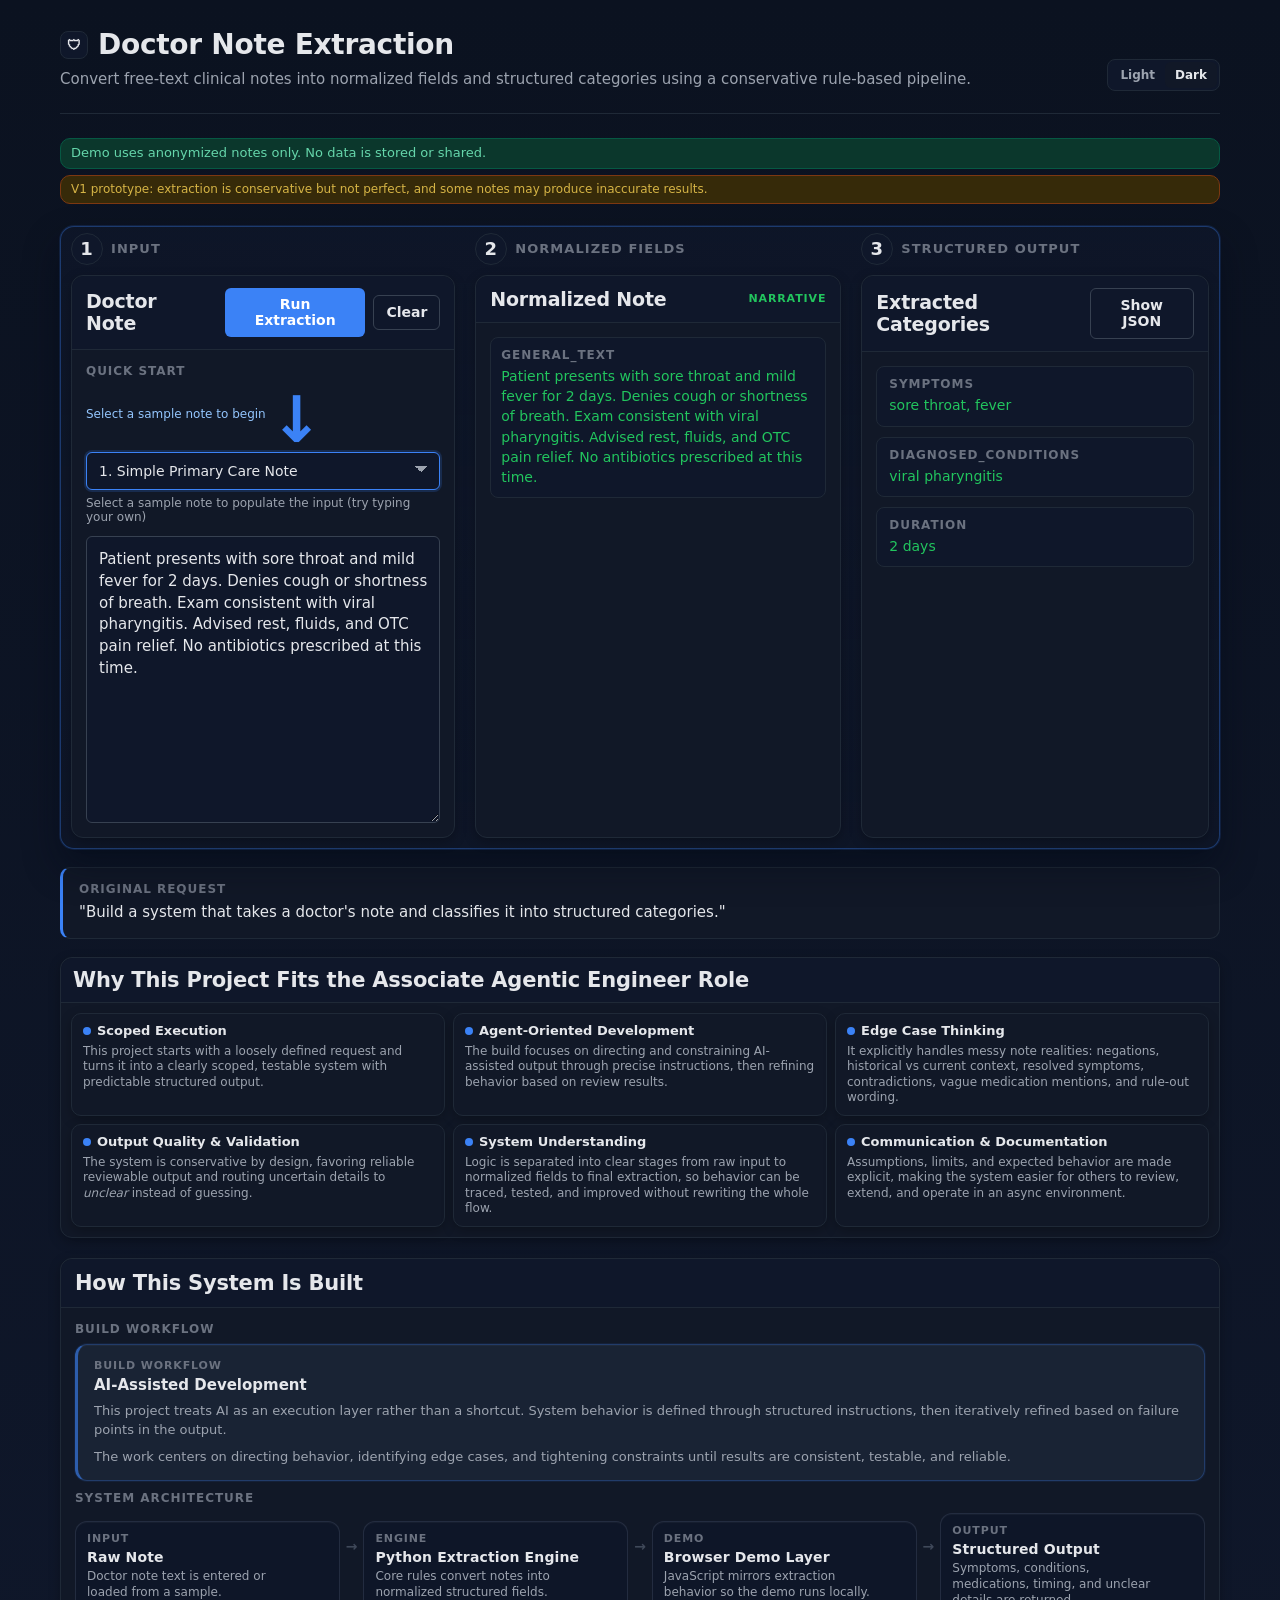
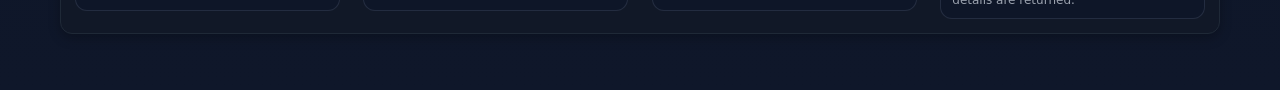
==== website_portfolio/index.html @ d304a7ee "Update quick start hint text for clarity" ====
<!DOCTYPE html>
<html lang="en">
  <head>
    <meta charset="UTF-8" />
    <meta name="viewport" content="width=device-width, initial-scale=1.0" />
    <title>Doctor Note Extraction</title>
    <meta
      name="description"
      content="Professional doctor note extraction interface with input, normalized fields, and structured output."
    />
    <link rel="stylesheet" href="styles.css" />
  </head>
  <body>
    <div class="app">
      <header class="topbar">
        <div class="topbar-main">
          <h1><span class="title-icon" aria-hidden="true">&#128737;</span>Doctor Note Extraction</h1>
          <p>
            Convert free-text clinical notes into normalized fields and structured categories using a conservative
            rule-based pipeline.
          </p>
        </div>
        <div class="topbar-side">
          <div class="theme-toggle" role="group" aria-label="Theme">
            <button class="theme-btn" id="theme-light" type="button">Light</button>
            <button class="theme-btn is-active" id="theme-dark" type="button">Dark</button>
          </div>
        </div>
      </header>

      <main class="content">
        <section class="top-notifications pre-demo-notices" aria-label="Demo notices">
          <section class="privacy-note privacy-info">
            Demo uses anonymized notes only. No data is stored or shared.
          </section>
          <section class="privacy-note v1-warning">
            V1 prototype: extraction is conservative but not perfect, and some notes may produce inaccurate results.
          </section>
        </section>

        <section class="main-grid pipeline-grid" id="demo">
          <section class="column">
            <div class="section-head"><span class="step-badge">1</span>Input</div>
            <div class="section-body panel-card">
              <div class="panel-header">
                <h2>Doctor Note</h2>
                <div class="panel-actions">
                  <button class="button button-primary" id="run-extraction" type="button">Run Extraction</button>
                  <button class="button button-ghost" id="clear-note" type="button">Clear</button>
                </div>
              </div>
              <div class="quick-start">
                <div class="quick-start-row">
                  <div class="quick-start-label">Quick Start</div>
                </div>
                <div class="start-here-hint is-active" id="start-here-hint">
                  Select a sample note to begin <span class="start-here-arrow">&darr;</span>
                </div>
                <div class="sample-buttons" id="sample-buttons"></div>
                <div class="quick-start-hint">Select a sample note to populate the input (try typing your own)</div>
              </div>
              <label class="sr-only" for="note-input">Doctor note</label>
              <textarea id="note-input" class="editable-input" rows="12" spellcheck="false"></textarea>
            </div>
          </section>

          <section class="column">
            <div class="section-head"><span class="step-badge">2</span>Normalized Fields</div>
            <div class="section-body panel-card">
              <div class="panel-header">
                <h2>Normalized Note</h2>
                <div id="note-style-badge" class="note-style"></div>
              </div>
              <div id="normalized-output" class="normalized-output"></div>
            </div>
          </section>

          <section class="column">
            <div class="section-head"><span class="step-badge">3</span>Structured Output</div>
            <div class="section-body panel-card">
              <div class="panel-header">
                <h2>Extracted Categories</h2>
                <button class="button button-ghost" id="toggle-json" type="button">Show JSON</button>
              </div>
              <div id="structured-output" class="structured-output"></div>
              <pre id="json-output" class="code-block hidden"></pre>
            </div>
          </section>
        </section>

        <section class="request-line" id="request">
          <span class="label">Original Request</span>
          <span class="request-text">"Build a system that takes a doctor's note and classifies it into structured categories."</span>
        </section>

        <section class="explanation-section fit-section">
          <div class="section-body panel-card explanation-card">
            <div class="panel-header">
              <h2>Why This Project Fits the Associate Agentic Engineer Role</h2>
            </div>
            <div id="system-explanation" class="explanation-output summary-grid">
              <article class="summary-item">
                <h3><span class="summary-marker" aria-hidden="true"></span>Scoped Execution</h3>
                <p>
                  This project starts with a loosely defined request and turns it into a clearly scoped, testable
                  system with predictable structured output.
                </p>
              </article>
              <article class="summary-item">
                <h3><span class="summary-marker" aria-hidden="true"></span>Agent-Oriented Development</h3>
                <p>
                  The build focuses on directing and constraining AI-assisted output through precise instructions, then
                  refining behavior based on review results.
                </p>
              </article>
              <article class="summary-item">
                <h3><span class="summary-marker" aria-hidden="true"></span>Edge Case Thinking</h3>
                <p>
                  It explicitly handles messy note realities: negations, historical vs current context, resolved
                  symptoms, contradictions, vague medication mentions, and rule-out wording.
                </p>
              </article>
              <article class="summary-item">
                <h3><span class="summary-marker" aria-hidden="true"></span>Output Quality &amp; Validation</h3>
                <p>
                  The system is conservative by design, favoring reliable reviewable output and routing uncertain
                  details to <em>unclear</em> instead of guessing.
                </p>
              </article>
              <article class="summary-item">
                <h3><span class="summary-marker" aria-hidden="true"></span>System Understanding</h3>
                <p>
                  Logic is separated into clear stages from raw input to normalized fields to final extraction, so
                  behavior can be traced, tested, and improved without rewriting the whole flow.
                </p>
              </article>
              <article class="summary-item">
                <h3><span class="summary-marker" aria-hidden="true"></span>Communication &amp; Documentation</h3>
                <p>
                  Assumptions, limits, and expected behavior are made explicit, making the system easier for others to
                  review, extend, and operate in an async environment.
                </p>
              </article>
            </div>
          </div>
        </section>

        <section class="explanation-section">
          <div class="section-body panel-card explanation-card build-card">
            <div class="panel-header">
              <h2>How This System Is Built</h2>
            </div>
            <div class="build-subhead">Build Workflow</div>
            <article class="build-workflow-card">
              <div class="arch-eyebrow">Build Workflow</div>
              <h3>AI-Assisted Development</h3>
              <p>
                This project treats AI as an execution layer rather than a shortcut. System behavior is defined through
                structured instructions, then iteratively refined based on failure points in the output.
              </p>
              <p>
                The work centers on directing behavior, identifying edge cases, and tightening constraints until
                results are consistent, testable, and reliable.
              </p>
            </article>

            <div class="build-subhead architecture-subhead">System Architecture</div>
            <div class="architecture-diagram">
              <div class="arch-main-row">
                <article class="arch-block">
                  <div class="arch-eyebrow">Input</div>
                  <h3>Raw Note</h3>
                  <p>Doctor note text is entered or loaded from a sample.</p>
                </article>
                <div class="arch-arrow" aria-hidden="true">&rarr;</div>
                <article class="arch-block">
                  <div class="arch-eyebrow">Engine</div>
                  <h3>Python Extraction Engine</h3>
                  <p>Core rules convert notes into normalized structured fields.</p>
                </article>
                <div class="arch-arrow" aria-hidden="true">&rarr;</div>
                <article class="arch-block">
                  <div class="arch-eyebrow">Demo</div>
                  <h3>Browser Demo Layer</h3>
                  <p>JavaScript mirrors extraction behavior so the demo runs locally.</p>
                </article>
                <div class="arch-arrow" aria-hidden="true">&rarr;</div>
                <article class="arch-block">
                  <div class="arch-eyebrow">Output</div>
                  <h3>Structured Output</h3>
                  <p>Symptoms, conditions, medications, timing, and unclear details are returned.</p>
                </article>
              </div>
            </div>
          </div>
        </section>
      </main>
    </div>

    <script src="script.js"></script>
  </body>
</html>
---- website_portfolio/styles.css ----
:root {
  --bg: #0b1220;
  --bg-alt: #0f172a;
  --surface: #111827;
  --surface-alt: #0f172a;
  --text: #e5e7eb;
  --text-secondary: #9ca3af;
  --label: #6b7280;
  --empty: #4b5563;
  --accent: #3b82f6;
  --accent-hover: #2563eb;
  --generated: #22c55e;
  --warning: #f59e0b;
  --border: #1f2937;
  --divider: #1e293b;
  --input-border: #374151;
  --info-bg: #0b3b2e;
  --info-border: #065f46;
  --info-text: #6ee7b7;
  --warn-bg: #3f2f05;
  --warn-border: #92400e;
  --warn-text: #fcd34d;
  --shadow: 0 4px 12px rgba(0, 0, 0, 0.25);
}

body.theme-light {
  --bg: #f8fafc;
  --bg-alt: #f3f6fa;
  --surface: #ffffff;
  --surface-alt: #f8fafc;
  --text: #0f172a;
  --text-secondary: #475569;
  --label: #334155;
  --empty: #94a3b8;
  --accent: #2563eb;
  --accent-hover: #1d4ed8;
  --generated: #2563eb;
  --warning: #b45309;
  --border: #dde6f0;
  --divider: #e2e8f0;
  --input-border: #cbd5e1;
  --info-bg: #f8fbff;
  --info-border: #dbe7f5;
  --info-text: #46638a;
  --warn-bg: #fffdf5;
  --warn-border: #ebe3bf;
  --warn-text: #7a6531;
  --shadow: 0 8px 24px rgba(15, 23, 42, 0.04);
}

* {
  box-sizing: border-box;
}

body {
  margin: 0;
  font-family: Inter, system-ui, -apple-system, "Segoe UI", Roboto, Arial, sans-serif;
  background: linear-gradient(180deg, var(--bg) 0%, var(--bg-alt) 100%);
  color: var(--text);
  transition: all 0.15s ease;
}

.app {
  width: min(100% - 48px, 1160px);
  margin: 28px auto 56px;
}

.top-notifications {
  display: grid;
  gap: 8px;
  margin-bottom: 0;
}

.pre-demo-notices {
  gap: 6px;
  margin-bottom: 2px;
}

.pre-demo-notices .privacy-note {
  padding: 6px 10px;
  font-size: 13px;
  line-height: 1.3;
}

.pre-demo-notices .v1-warning {
  font-size: 12px;
  line-height: 1.25;
  opacity: 0.84;
}

.topbar {
  display: flex;
  align-items: flex-end;
  justify-content: space-between;
  gap: 24px;
  padding: 0 0 22px;
  border-bottom: 1px solid var(--border);
}

.topbar-main h1 {
  margin: 0;
  font-size: 28px;
  font-weight: 600;
  letter-spacing: -0.01em;
  color: var(--text);
  display: flex;
  align-items: center;
  gap: 10px;
}

.title-icon {
  width: 28px;
  height: 28px;
  border-radius: 8px;
  border: 1px solid var(--border);
  background: var(--surface-alt);
  display: inline-flex;
  align-items: center;
  justify-content: center;
  font-size: 14px;
}

.topbar-main p {
  margin: 8px 0 0;
  font-size: 15px;
  line-height: 1.45;
  color: var(--text-secondary);
}

.topbar-side {
  display: grid;
  gap: 10px;
  justify-items: end;
}

.pipeline-inline {
  display: flex;
  align-items: center;
  gap: 8px;
  white-space: nowrap;
  font-size: 12px;
  font-weight: 600;
  letter-spacing: 0.08em;
  text-transform: uppercase;
  color: var(--text-secondary);
}

.pipeline-inline span {
  display: inline-flex;
  align-items: center;
  padding: 4px 8px;
  border-radius: 999px;
  border: 1px solid var(--border);
  background: var(--surface-alt);
}

.pipeline-inline span:first-child {
  background: rgba(59, 130, 246, 0.12);
  border-color: rgba(59, 130, 246, 0.35);
  color: var(--accent);
}

.pipeline-inline .separator {
  border: 0;
  background: transparent;
  padding: 0;
  color: var(--text-secondary);
}

.theme-toggle {
  display: inline-flex;
  align-items: center;
  border: 1px solid var(--border);
  border-radius: 8px;
  background: var(--surface-alt);
  padding: 2px;
}

.theme-btn {
  border: 0;
  background: transparent;
  color: var(--text-secondary);
  font: inherit;
  font-size: 12px;
  font-weight: 600;
  padding: 6px 10px;
  border-radius: 6px;
  cursor: pointer;
  transition: all 0.15s ease;
}

.theme-btn:hover {
  color: var(--text);
}

.theme-btn.is-active {
  background: var(--surface);
  color: var(--text);
}

.content {
  display: grid;
  gap: 18px;
  padding-top: 24px;
}

.fit-section {
  margin-bottom: 2px;
}

.label {
  font-size: 12px;
  letter-spacing: 0.08em;
  text-transform: uppercase;
  color: var(--label);
  font-weight: 600;
}

.request-line {
  display: grid;
  gap: 6px;
  background: var(--surface);
  border: 1px solid var(--border);
  border-left: 3px solid var(--accent);
  border-radius: 10px;
  padding: 14px 16px;
}

.request-text {
  font-size: 15px;
  line-height: 1.45;
  color: var(--text);
}

.sample-buttons {
  display: flex;
  flex-wrap: wrap;
  gap: 8px;
}

.sample-select {
  width: 100%;
  min-width: 100%;
  max-width: 100%;
  border: 1px solid var(--input-border);
  border-radius: 6px;
  padding: 10px 36px 10px 12px;
  font: inherit;
  font-size: 14px;
  color: var(--text);
  background: var(--surface-alt);
  cursor: pointer;
  appearance: none;
  -webkit-appearance: none;
  -moz-appearance: none;
  background-image: linear-gradient(45deg, transparent 50%, var(--text-secondary) 50%),
    linear-gradient(135deg, var(--text-secondary) 50%, transparent 50%);
  background-position: calc(100% - 18px) calc(50% - 2px), calc(100% - 12px) calc(50% - 2px);
  background-size: 6px 6px, 6px 6px;
  background-repeat: no-repeat;
  transition: all 0.15s ease;
}

.sample-select:hover {
  border-color: var(--accent);
}

.sample-select:focus-visible {
  outline: none;
  border-color: var(--accent);
  box-shadow: 0 0 0 2px rgba(59, 130, 246, 0.2);
}

.privacy-note {
  font-size: 14px;
  padding: 7px 10px;
  border-radius: 10px;
  border-width: 1px;
  line-height: 1.35;
  opacity: 0.92;
}

.privacy-info {
  background: var(--info-bg);
  border: 1px solid var(--info-border);
  color: var(--info-text);
}

.v1-warning {
  background: var(--warn-bg);
  border: 1px solid var(--warn-border);
  color: var(--warn-text);
}

.main-grid {
  display: grid;
  grid-template-columns: minmax(0, 1.05fr) minmax(0, 1fr) minmax(0, 0.95fr);
  gap: 20px;
  align-items: stretch;
  margin-top: 4px;
  padding-top: 14px;
  border-top: 1px solid var(--divider);
}

#demo.main-grid {
  position: relative;
  margin-top: 2px;
  padding: 6px 10px 10px;
  border-top: 0;
  border: 1px solid rgba(59, 130, 246, 0.35);
  border-radius: 14px;
  background: linear-gradient(180deg, rgba(15, 23, 42, 0.76) 0%, rgba(15, 23, 42, 0.52) 100%);
  box-shadow: 0 0 0 1px rgba(59, 130, 246, 0.14), 0 18px 36px rgba(2, 8, 23, 0.45);
}

.column {
  display: flex;
  flex-direction: column;
  gap: 10px;
  min-height: 0;
}

.section-head {
  font-size: 13px;
  letter-spacing: 0.08em;
  text-transform: uppercase;
  color: var(--label);
  font-weight: 700;
  display: inline-flex;
  align-items: center;
  gap: 8px;
}

.step-badge {
  width: 32px;
  height: 32px;
  border-radius: 999px;
  display: inline-flex;
  align-items: center;
  justify-content: center;
  font-size: 18px;
  font-weight: 800;
  line-height: 1;
  color: var(--text);
  background: var(--surface-alt);
  border: 1px solid var(--border);
}

.section-body {
  background: var(--surface);
  border: 1px solid var(--border);
  box-shadow: var(--shadow);
  border-radius: 12px;
  padding: 14px;
  height: 100%;
  display: flex;
  flex-direction: column;
  min-height: 0;
}

.panel-card {
  height: 100%;
}

.panel-header {
  display: flex;
  align-items: center;
  justify-content: space-between;
  gap: 12px;
  margin: -14px -14px 14px;
  padding: 12px 14px;
  background: var(--surface-alt);
  border-bottom: 1px solid var(--border);
  border-top-left-radius: 12px;
  border-top-right-radius: 12px;
}

.panel-header h2 {
  margin: 0;
  font-size: 19px;
  font-weight: 600;
  letter-spacing: -0.01em;
  color: var(--text);
}

.panel-actions {
  display: flex;
  align-items: center;
  gap: 8px;
}

textarea {
  width: 100%;
  min-height: 220px;
  flex: 1;
  resize: vertical;
  border: 1px solid var(--input-border);
  border-radius: 6px;
  padding: 12px;
  font: inherit;
  font-size: 15px;
  line-height: 1.45;
  color: var(--text);
  background: var(--surface-alt);
  transition: all 0.15s ease;
}

textarea::placeholder {
  color: var(--label);
}

.quick-start {
  display: grid;
  gap: 6px;
  margin-bottom: 12px;
}

.quick-start-row {
  display: flex;
  align-items: center;
  gap: 10px;
}

.quick-start-label {
  font-size: 12px;
  letter-spacing: 0.08em;
  text-transform: uppercase;
  color: var(--label);
  font-weight: 700;
}

.start-here-hint {
  font-size: 12px;
  line-height: 1.35;
  color: #93c5fd;
  white-space: nowrap;
  display: inline-flex;
  align-items: center;
  gap: 4px;
  width: fit-content;
  margin-top: -2px;
}

.start-here-arrow {
  color: #3b82f6;
  display: inline-block;
  font-size: 64px;
  font-weight: 700;
  line-height: 1;
  transform: translateY(6px);
}

.start-here-hint.is-active .start-here-arrow {
  animation: hint-nudge-y 1.6s ease-in-out infinite;
}

.quick-start-hint {
  font-size: 12px;
  color: var(--text-secondary);
}

.sample-select.sample-select-guided {
  border-color: #3b82f6;
  box-shadow: 0 0 0 2px rgba(59, 130, 246, 0.18);
}

@keyframes hint-nudge-y {
  0%, 100% { transform: translateY(0); opacity: 1; }
  50% { transform: translateY(2px); opacity: 0.96; }
}

.editable-input {
  color: var(--text);
}

textarea:focus-visible {
  outline: none;
  border-color: var(--accent);
  box-shadow: 0 0 0 2px rgba(59, 130, 246, 0.2);
}

.button {
  border: 1px solid transparent;
  border-radius: 6px;
  padding: 8px 12px;
  font: inherit;
  font-size: 14px;
  font-weight: 600;
  line-height: 1.2;
  cursor: pointer;
  transition: all 0.15s ease;
}

.button-primary {
  background: var(--accent);
  color: #fff;
  border: none;
}

.button-primary:hover {
  background: var(--accent-hover);
}

.button-ghost,
.button-secondary {
  background: transparent;
  color: var(--text);
  border-color: var(--input-border);
}

.button-ghost:hover,
.button-secondary:hover {
  background: var(--surface);
}

.button:focus-visible {
  outline: none;
  border-color: var(--accent);
  box-shadow: 0 0 0 2px rgba(59, 130, 246, 0.2);
}

.sample-button.active {
  color: var(--accent);
  border-color: rgba(59, 130, 246, 0.35);
  background: rgba(59, 130, 246, 0.12);
}

.note-style {
  font-size: 11px;
  letter-spacing: 0.08em;
  text-transform: uppercase;
  color: var(--generated);
  font-weight: 700;
}

.normalized-output {
  display: grid;
  grid-template-columns: repeat(2, minmax(0, 1fr));
  gap: 10px;
}

.normalized-card {
  display: grid;
  gap: 4px;
  padding: 10px;
  background: var(--surface-alt);
  border: 1px solid var(--border);
  border-radius: 8px;
}

.normalized-card.general-text-card {
  grid-column: 1 / -1;
}

.normalized-key,
.output-key {
  font-size: 12px;
  letter-spacing: 0.08em;
  text-transform: uppercase;
  color: var(--label);
  font-weight: 600;
}

.field-label {
  font-size: 12px;
  letter-spacing: 0.08em;
  text-transform: uppercase;
  color: var(--label);
  font-weight: 600;
}

.value-text {
  font-size: 14px;
  line-height: 1.45;
  color: var(--text-secondary);
}

.generated-value {
  color: var(--generated);
  font-weight: 500;
}

.unclear-value {
  color: var(--warning);
  font-weight: 500;
}

.empty-value {
  color: var(--empty);
  font-weight: 400;
}

.structured-output {
  display: grid;
  gap: 10px;
}

.output-row {
  display: grid;
  gap: 4px;
  padding: 10px 12px;
  border: 1px solid var(--border);
  border-radius: 8px;
  background: var(--surface-alt);
}

.code-block {
  margin: 10px 0 0;
  padding: 12px;
  border: 1px solid var(--border);
  border-radius: 6px;
  background: var(--surface-alt);
  color: var(--text);
  font-family: ui-monospace, SFMono-Regular, Menlo, Consolas, "Liberation Mono", monospace;
  font-size: 12px;
  line-height: 1.5;
  overflow-x: auto;
}

.explanation-card .panel-header {
  margin-bottom: 14px;
}

.explanation-output {
  display: block;
  color: var(--text-secondary);
  font-size: 14px;
  line-height: 1.5;
}

.explanation-output p {
  margin: 0;
}

.explanation-section .section-head {
  margin-bottom: 2px;
}

.explanation-section {
  display: grid;
  gap: 10px;
}

.explanation-section .panel-header h2 {
  font-size: 21px;
}

.summary-grid {
  display: grid;
  grid-template-columns: repeat(3, minmax(0, 1fr));
  gap: 8px;
  align-items: stretch;
}

.summary-item {
  background: var(--surface);
  border: 1px solid var(--border);
  border-radius: 10px;
  padding: 9px 11px;
  box-shadow: var(--shadow);
  transition: none;
}

.summary-item h3 {
  margin: 0 0 5px;
  display: flex;
  align-items: center;
  gap: 6px;
  font-size: 13px;
  font-weight: 700;
  color: var(--text);
  line-height: 1.2;
}

.summary-marker {
  width: 8px;
  height: 8px;
  border-radius: 999px;
  background: var(--accent);
  flex: 0 0 8px;
}

.summary-item p {
  margin: 0;
  font-size: 12px;
  line-height: 1.3;
  color: var(--text-secondary);
  max-width: none;
}

.fit-section .section-body {
  padding: 10px;
}

.fit-section .panel-header {
  margin: -10px -10px 10px;
  padding: 10px 12px;
}

.build-subhead {
  font-size: 12px;
  letter-spacing: 0.08em;
  text-transform: uppercase;
  color: var(--label);
  font-weight: 700;
  margin-bottom: 8px;
}

.architecture-subhead,
.foundation-subhead {
  margin-top: 10px;
}

.build-workflow-card {
  background: rgba(30, 41, 59, 0.72);
  border: 1px solid rgba(59, 130, 246, 0.28);
  border-left: 3px solid rgba(59, 130, 246, 0.62);
  border-radius: 12px;
  padding: 14px 16px;
  box-shadow: inset 0 1px 0 rgba(255, 255, 255, 0.03), 0 0 0 1px rgba(59, 130, 246, 0.08);
  transition: none;
  height: auto;
  max-height: none;
  overflow: visible;
}

.build-workflow-card h3 {
  margin: 0 0 8px;
  font-size: 15px;
  font-weight: 700;
  color: var(--text);
}

.build-workflow-card p {
  margin: 0;
  max-width: none;
  font-size: 13px;
  line-height: 1.45;
  color: var(--text-secondary);
}

.build-workflow-card p + p {
  margin-top: 8px;
}

.build-workflow-card .arch-eyebrow {
  margin: 0 0 4px;
}

.architecture-diagram {
  display: grid;
  gap: 8px;
}

.arch-main-row {
  display: grid;
  grid-template-columns: minmax(0, 1fr) auto minmax(0, 1fr) auto minmax(0, 1fr) auto minmax(0, 1fr);
  align-items: center;
  gap: 6px;
}

.arch-support-row {
  display: grid;
  grid-template-columns: repeat(2, minmax(0, 1fr));
  gap: 12px;
  padding-top: 10px;
  border-top: 1px solid var(--divider);
}

.arch-block {
  background: rgba(15, 23, 42, 0.72);
  border: 1px solid rgba(148, 163, 184, 0.16);
  border-radius: 12px;
  padding: 10px 11px;
  min-height: 76px;
  box-shadow: inset 0 1px 0 rgba(255, 255, 255, 0.03);
  transition: none;
}

.arch-eyebrow {
  margin: 0 0 4px;
  font-size: 11px;
  font-weight: 700;
  letter-spacing: 0.08em;
  text-transform: uppercase;
  color: var(--label);
}

.arch-block h3 {
  margin: 0 0 4px;
  font-size: 14px;
  font-weight: 700;
  color: var(--text);
  letter-spacing: 0.01em;
}

.arch-block p {
  margin: 0;
  font-size: 12px;
  line-height: 1.3;
  color: var(--text-secondary);
  max-width: 28ch;
}

.arch-arrow {
  color: rgba(148, 163, 184, 0.35);
  font-size: 14px;
  font-weight: 600;
  line-height: 1;
  transform: translateY(-4px);
  align-self: start;
  padding-top: 30px;
}

.arch-support-block {
  max-width: 100%;
}

.arch-support-block p {
  max-width: 44ch;
}

body.theme-light .build-workflow-card {
  background: #f8fbff;
  border: 1px solid #bfdbfe;
  border-left: 3px solid #3b82f6;
  box-shadow: inset 0 1px 0 rgba(255, 255, 255, 0.85);
}

body.theme-light .build-workflow-card h3,
body.theme-light .build-workflow-card p {
  color: #0f172a;
}

body.theme-light .arch-block {
  background: #f8fafc;
  border: 1px solid #cbd5e1;
  box-shadow: none;
}

body.theme-light .arch-block h3 {
  color: #0f172a;
}

body.theme-light .arch-block p {
  color: #475569;
}

body.theme-light .arch-eyebrow {
  color: #475569;
}

body.theme-light .arch-arrow {
  color: #94a3b8;
}

body.theme-light #demo.main-grid {
  border: 1px solid #93c5fd;
  background: linear-gradient(180deg, #ffffff 0%, #f8fbff 100%);
  box-shadow: 0 0 0 1px rgba(37, 99, 235, 0.08), 0 16px 34px rgba(15, 23, 42, 0.08);
}

.hidden {
  display: none;
}

.sr-only {
  position: absolute;
  width: 1px;
  height: 1px;
  padding: 0;
  margin: -1px;
  overflow: hidden;
  clip: rect(0, 0, 0, 0);
  white-space: nowrap;
  border: 0;
}

@media (max-width: 1024px) {
  .main-grid {
    grid-template-columns: 1fr;
  }

  .summary-grid {
    grid-template-columns: repeat(2, minmax(0, 1fr));
  }

  textarea {
    min-height: 220px;
    flex: 0 0 auto;
  }
}

@media (max-width: 760px) {
  .app {
    width: calc(100% - 24px);
    margin: 16px auto 28px;
  }

  .topbar {
    flex-direction: column;
    align-items: flex-start;
  }

  .topbar-side {
    justify-items: start;
  }

  .normalized-output {
    grid-template-columns: 1fr;
  }

  .panel-header {
    flex-wrap: wrap;
  }

  .summary-grid {
    grid-template-columns: 1fr;
  }

  .arch-main-row {
    grid-template-columns: 1fr;
    gap: 8px;
  }

  .arch-arrow {
    text-align: center;
    transform: rotate(90deg);
    font-size: 15px;
    align-self: center;
    padding-top: 0;
  }

  .arch-support-row {
    grid-template-columns: 1fr;
  }
}
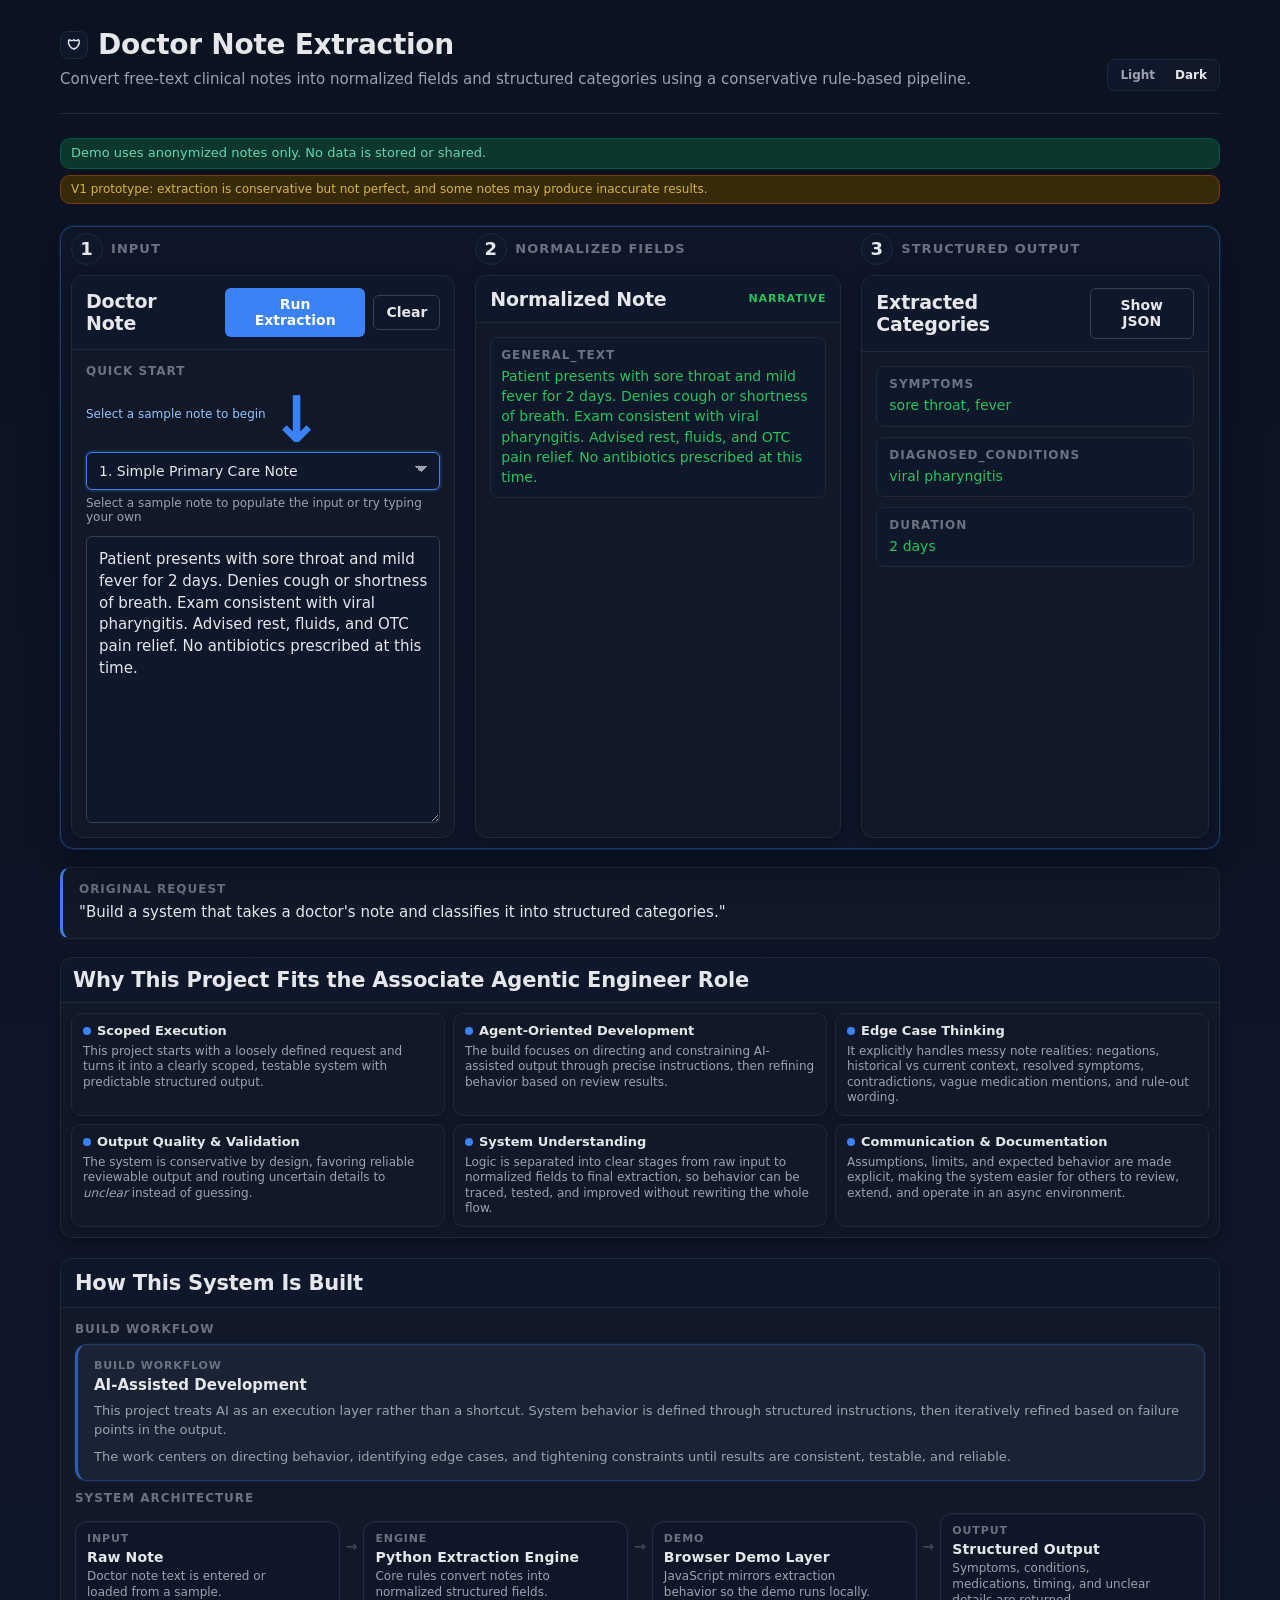
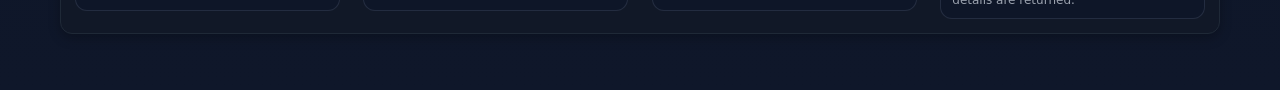
==== commit 43dfa4c2: "Update index.html" ====
--- a/website_portfolio/index.html
+++ b/website_portfolio/index.html
@@ -57,7 +57,7 @@
                   Select a sample note to begin <span class="start-here-arrow">&darr;</span>
                 </div>
                 <div class="sample-buttons" id="sample-buttons"></div>
-                <div class="quick-start-hint">Select a sample note to populate the input (try typing your own)</div>
+                <div class="quick-start-hint">Select a sample note to populate the input or try typing your own</div>
               </div>
               <label class="sr-only" for="note-input">Doctor note</label>
               <textarea id="note-input" class="editable-input" rows="12" spellcheck="false"></textarea>
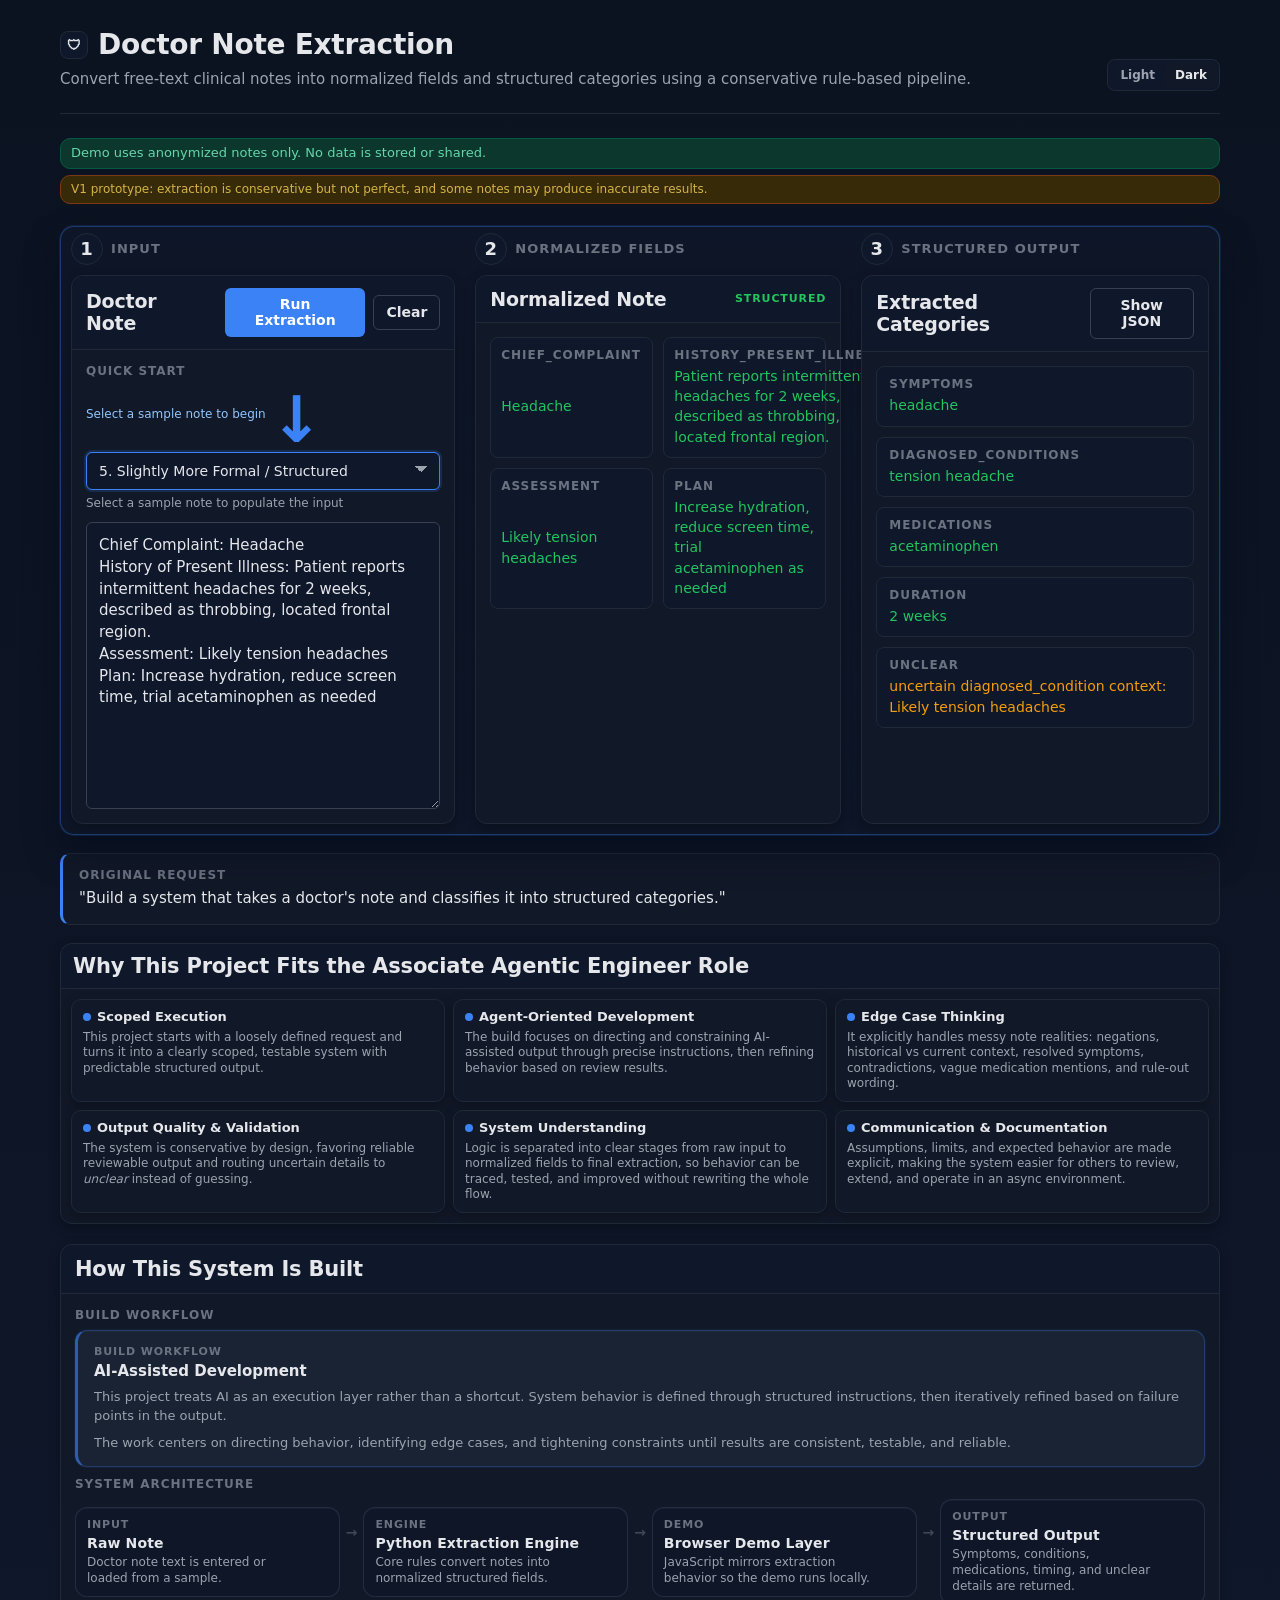
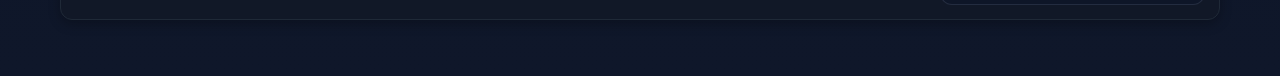
==== commit dd879dcf: "Add files via upload" ====
--- a/website_portfolio/index.html
+++ b/website_portfolio/index.html
@@ -57,7 +57,7 @@
                   Select a sample note to begin <span class="start-here-arrow">&darr;</span>
                 </div>
                 <div class="sample-buttons" id="sample-buttons"></div>
-                <div class="quick-start-hint">Select a sample note to populate the input or try typing your own</div>
+                <div class="quick-start-hint">Select a sample note to populate the input</div>
               </div>
               <label class="sr-only" for="note-input">Doctor note</label>
               <textarea id="note-input" class="editable-input" rows="12" spellcheck="false"></textarea>
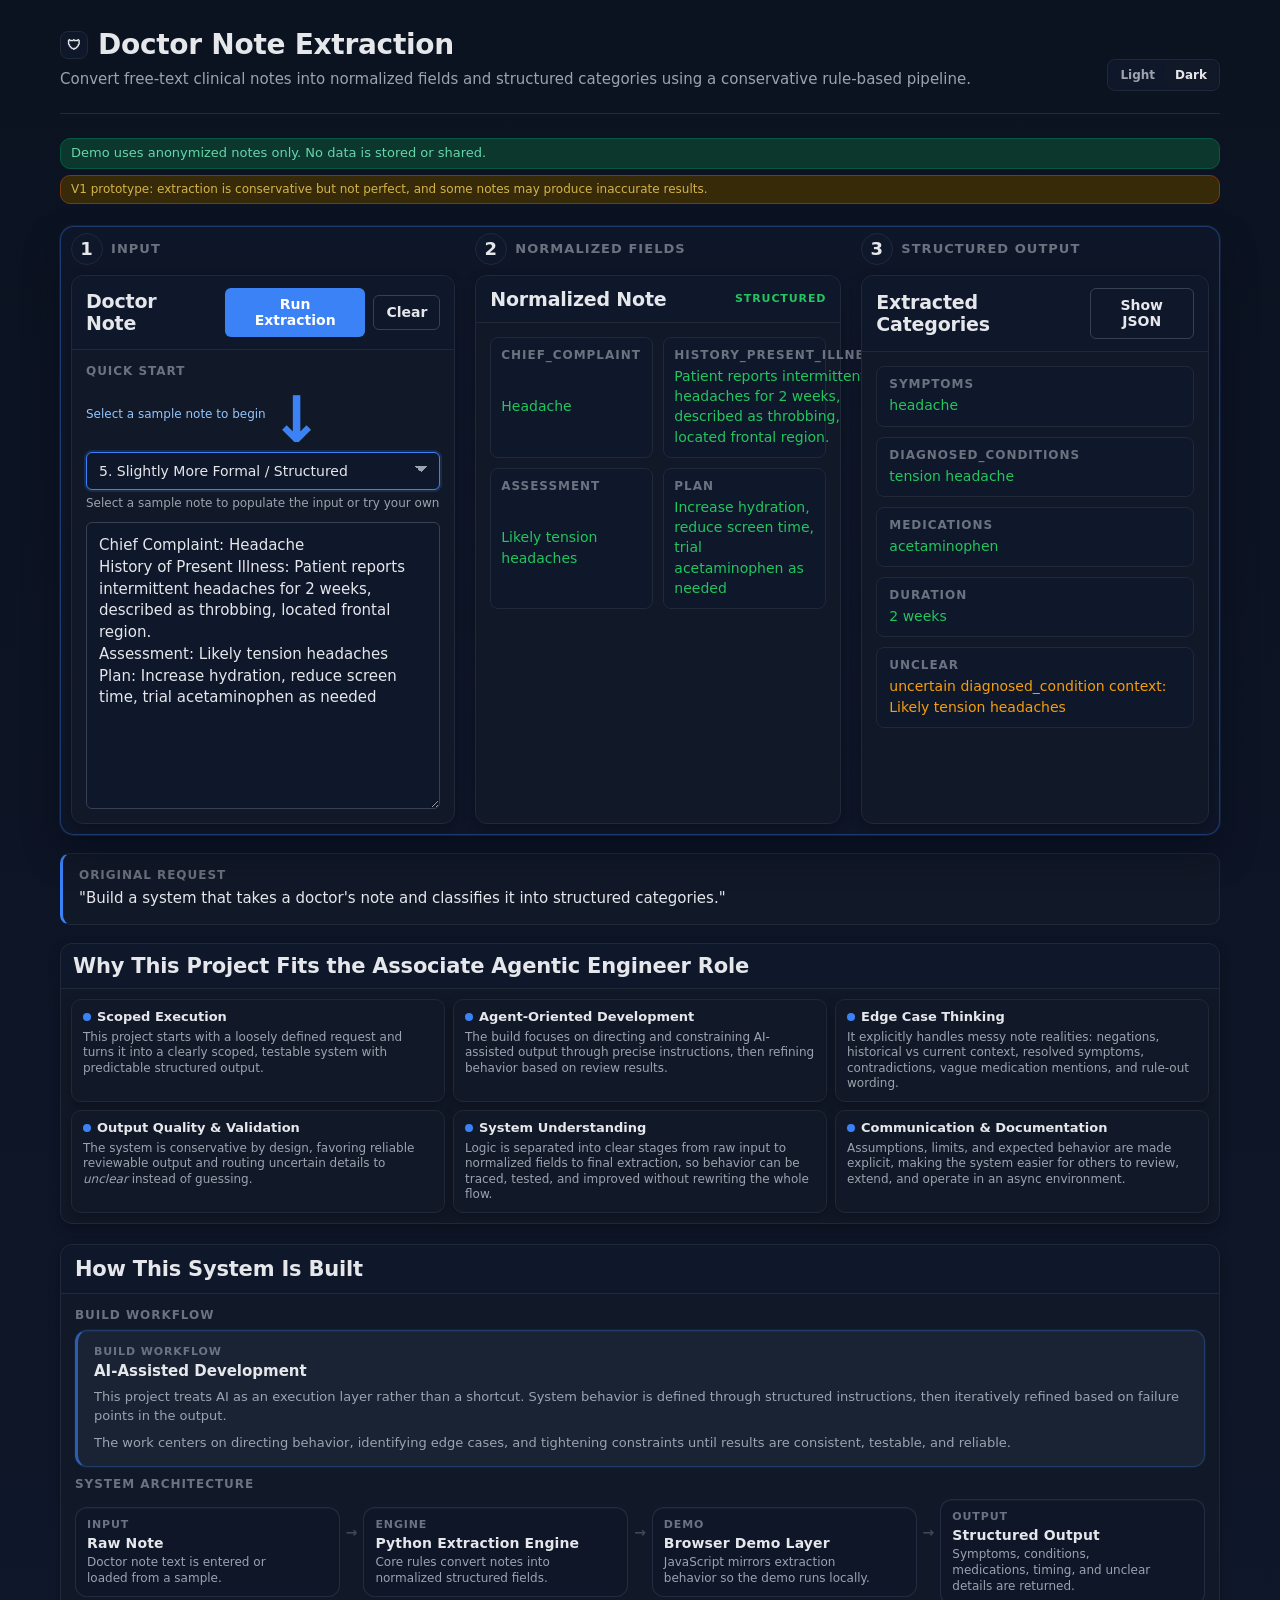
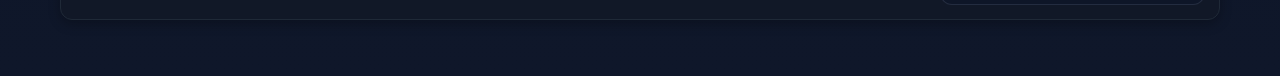
==== commit b7264d32: "Add files via upload" ====
--- a/website_portfolio/index.html
+++ b/website_portfolio/index.html
@@ -57,7 +57,7 @@
                   Select a sample note to begin <span class="start-here-arrow">&darr;</span>
                 </div>
                 <div class="sample-buttons" id="sample-buttons"></div>
-                <div class="quick-start-hint">Select a sample note to populate the input</div>
+                <div class="quick-start-hint">Select a sample note to populate the input or try your own</div>
               </div>
               <label class="sr-only" for="note-input">Doctor note</label>
               <textarea id="note-input" class="editable-input" rows="12" spellcheck="false"></textarea>
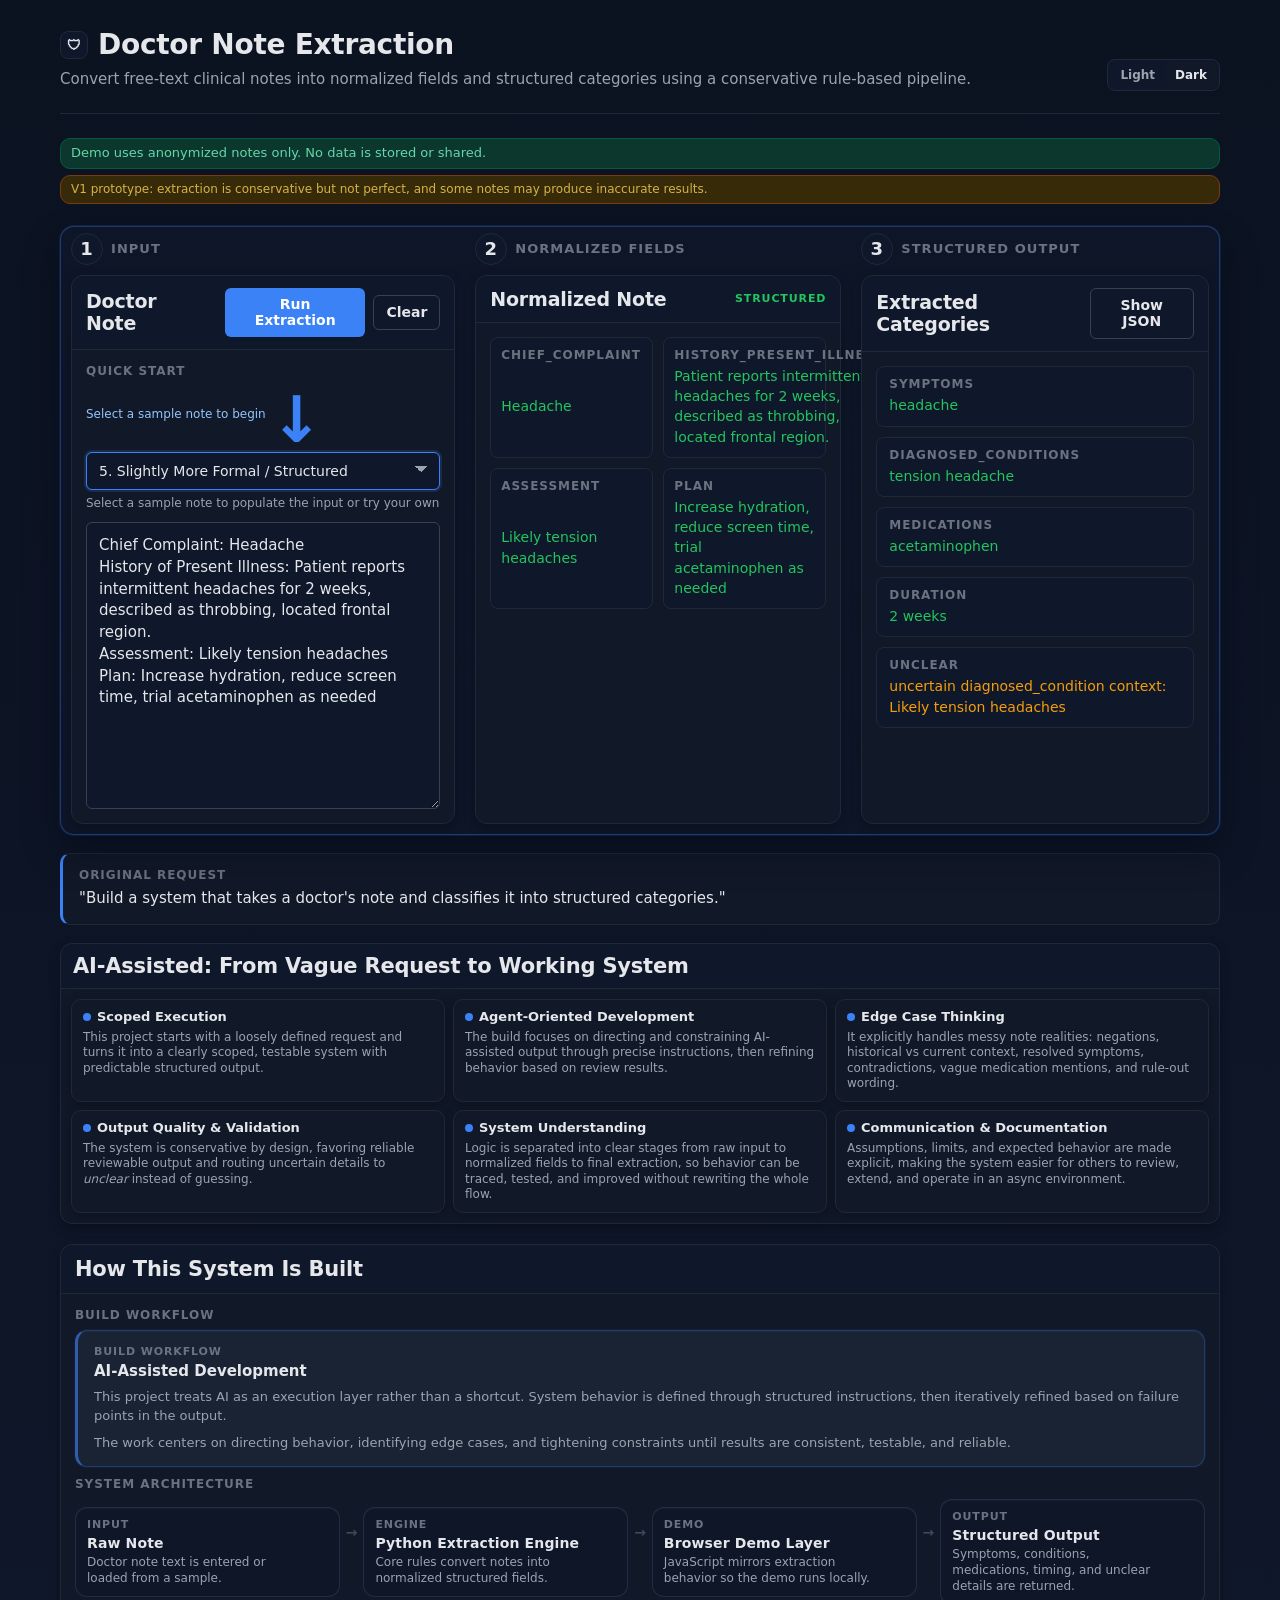
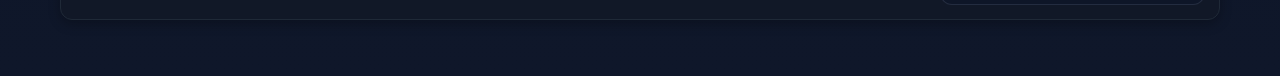
==== commit 91122687: "Update index.html" ====
--- a/website_portfolio/index.html
+++ b/website_portfolio/index.html
@@ -96,7 +96,7 @@
         <section class="explanation-section fit-section">
           <div class="section-body panel-card explanation-card">
             <div class="panel-header">
-              <h2>Why This Project Fits the Associate Agentic Engineer Role</h2>
+              <h2>AI-Assisted: From Vague Request to Working System</h2>
             </div>
             <div id="system-explanation" class="explanation-output summary-grid">
               <article class="summary-item">
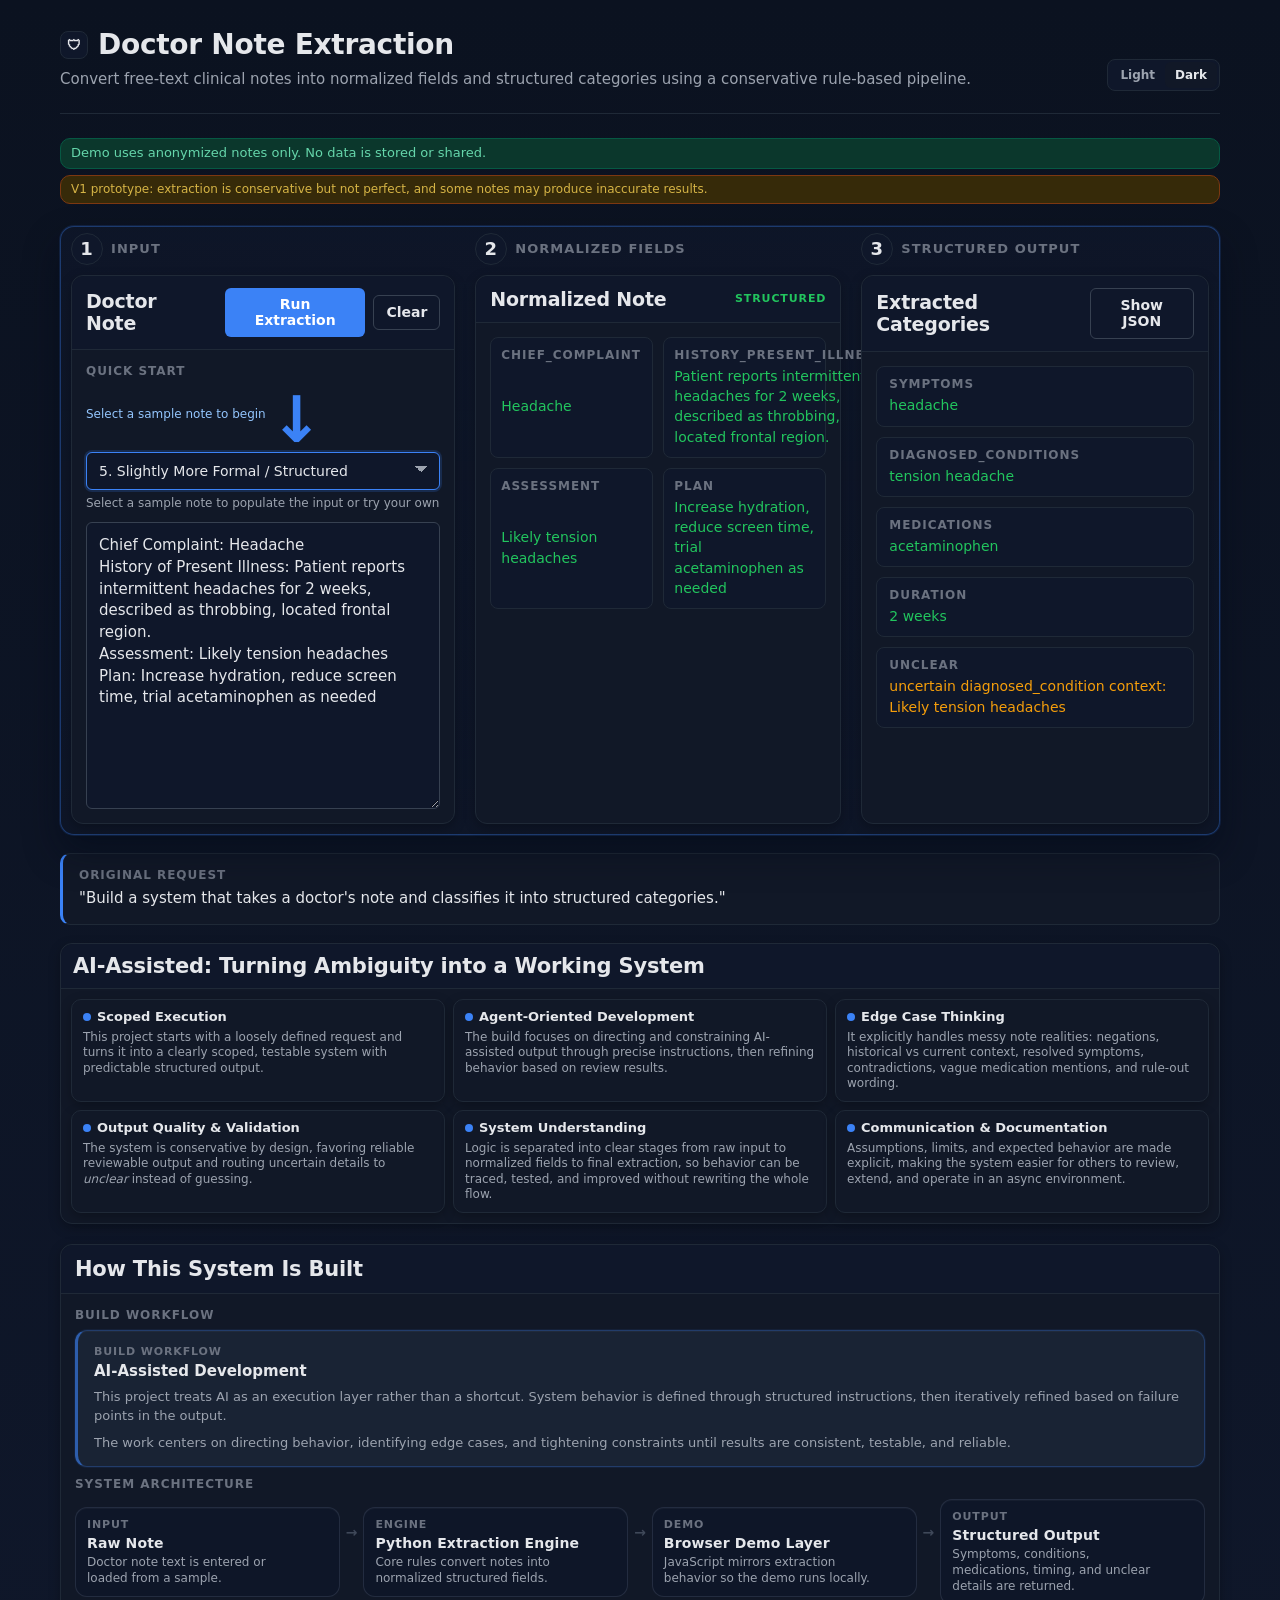
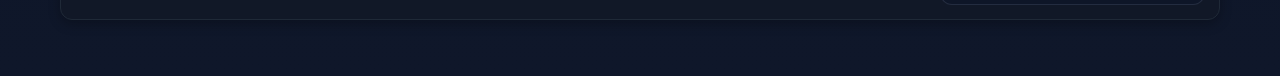
==== commit 371038e5: "Update index.html" ====
--- a/website_portfolio/index.html
+++ b/website_portfolio/index.html
@@ -96,7 +96,7 @@
         <section class="explanation-section fit-section">
           <div class="section-body panel-card explanation-card">
             <div class="panel-header">
-              <h2>AI-Assisted: From Vague Request to Working System</h2>
+              <h2>AI-Assisted: Turning Ambiguity into a Working System</h2>
             </div>
             <div id="system-explanation" class="explanation-output summary-grid">
               <article class="summary-item">
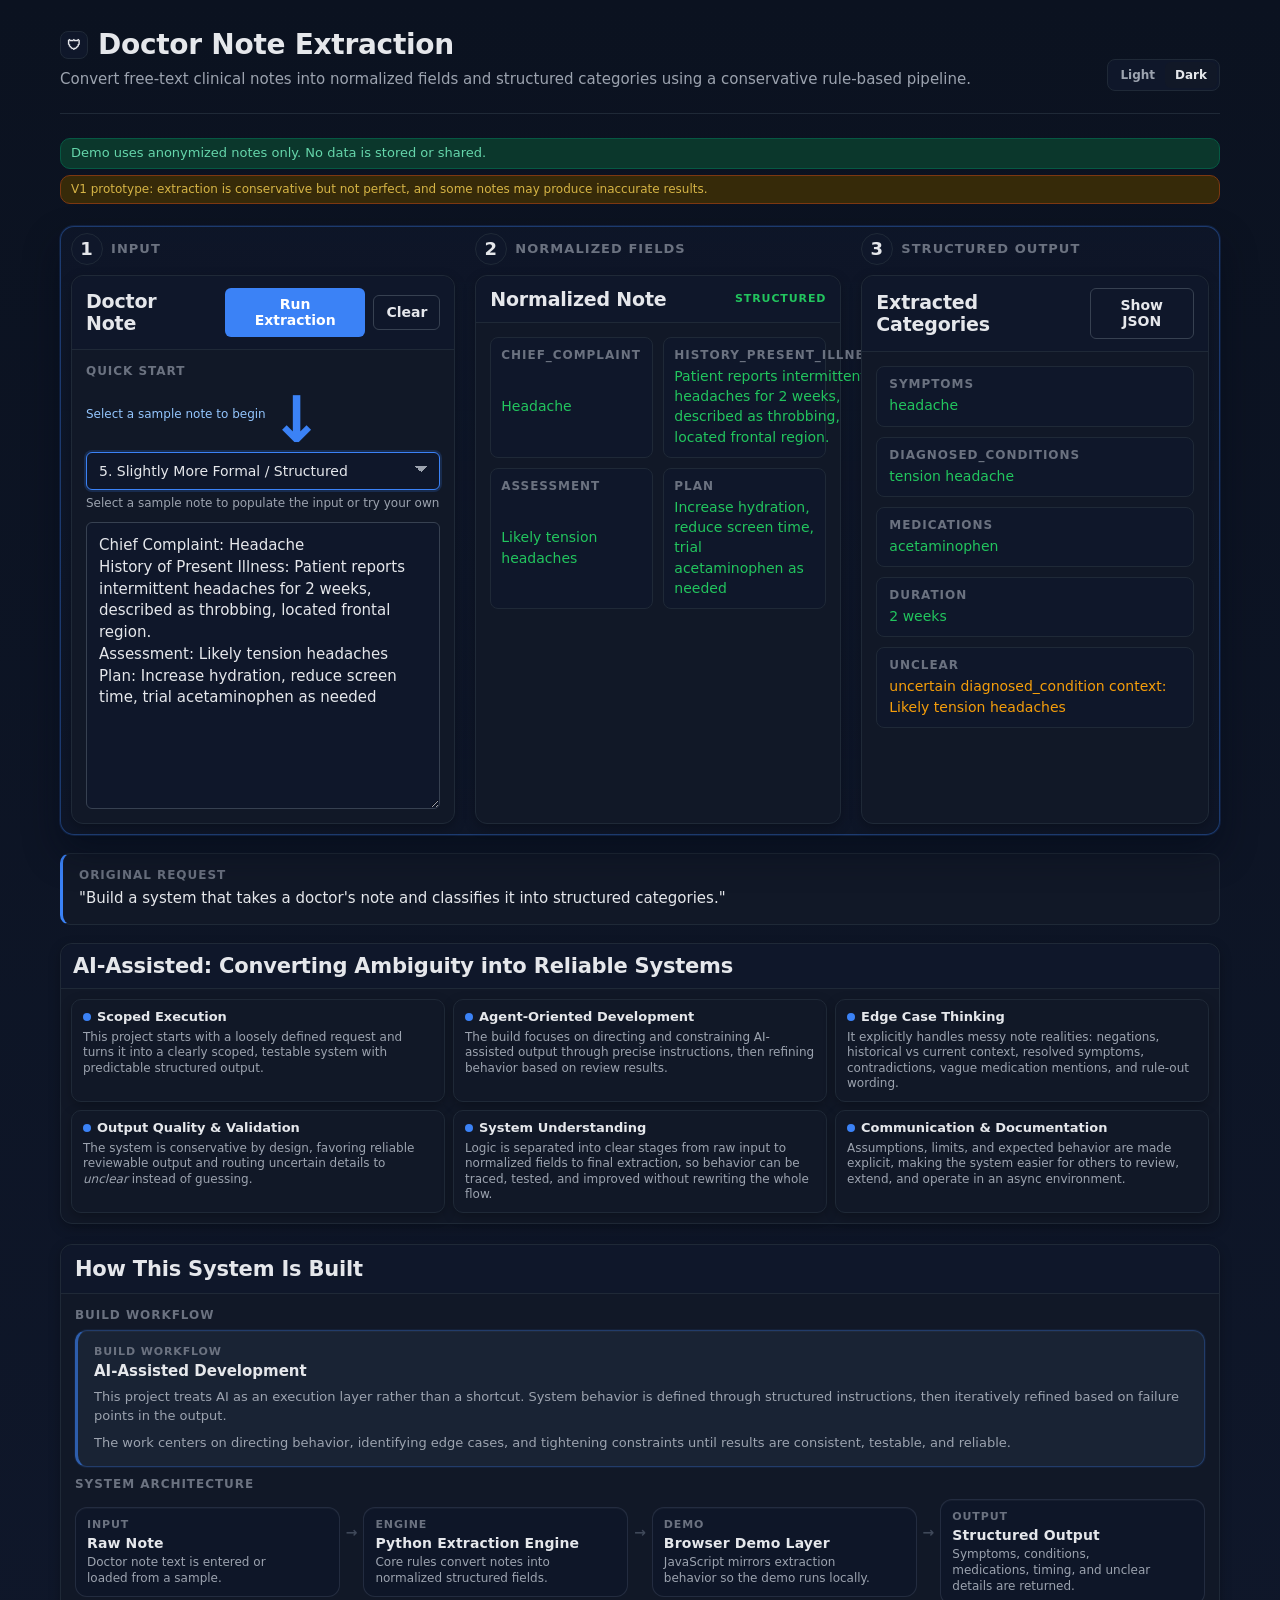
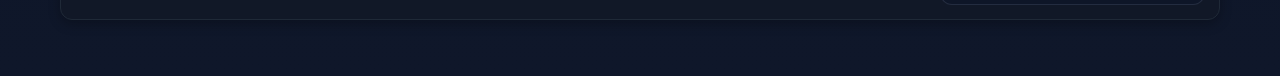
==== commit 13eb9bf2: "Update index.html" ====
--- a/website_portfolio/index.html
+++ b/website_portfolio/index.html
@@ -96,7 +96,7 @@
         <section class="explanation-section fit-section">
           <div class="section-body panel-card explanation-card">
             <div class="panel-header">
-              <h2>AI-Assisted: Turning Ambiguity into a Working System</h2>
+              <h2>AI-Assisted: Converting Ambiguity into Reliable Systems</h2>
             </div>
             <div id="system-explanation" class="explanation-output summary-grid">
               <article class="summary-item">
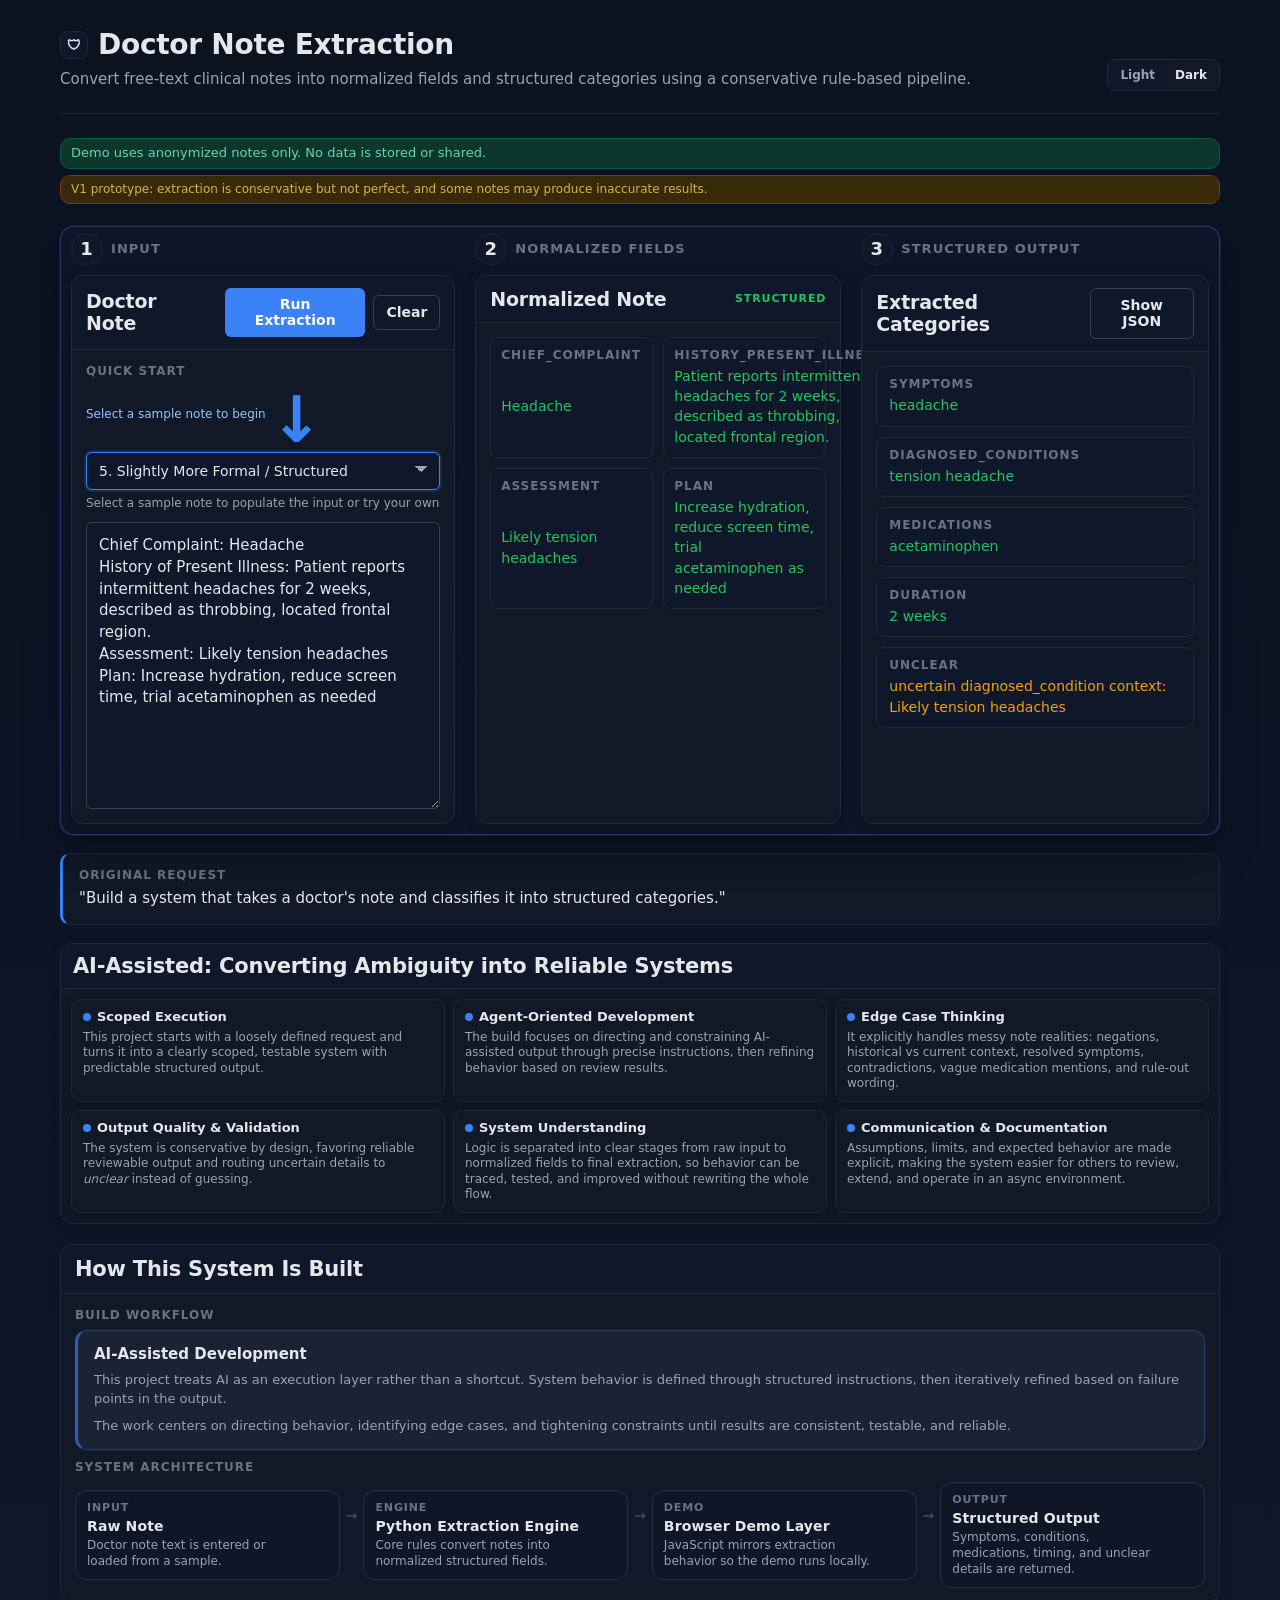
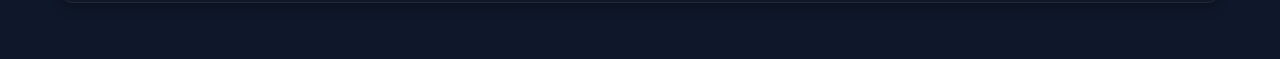
==== commit 4dbd5df9: "Update index.html" ====
--- a/website_portfolio/index.html
+++ b/website_portfolio/index.html
@@ -152,7 +152,6 @@
             </div>
             <div class="build-subhead">Build Workflow</div>
             <article class="build-workflow-card">
-              <div class="arch-eyebrow">Build Workflow</div>
               <h3>AI-Assisted Development</h3>
               <p>
                 This project treats AI as an execution layer rather than a shortcut. System behavior is defined through
